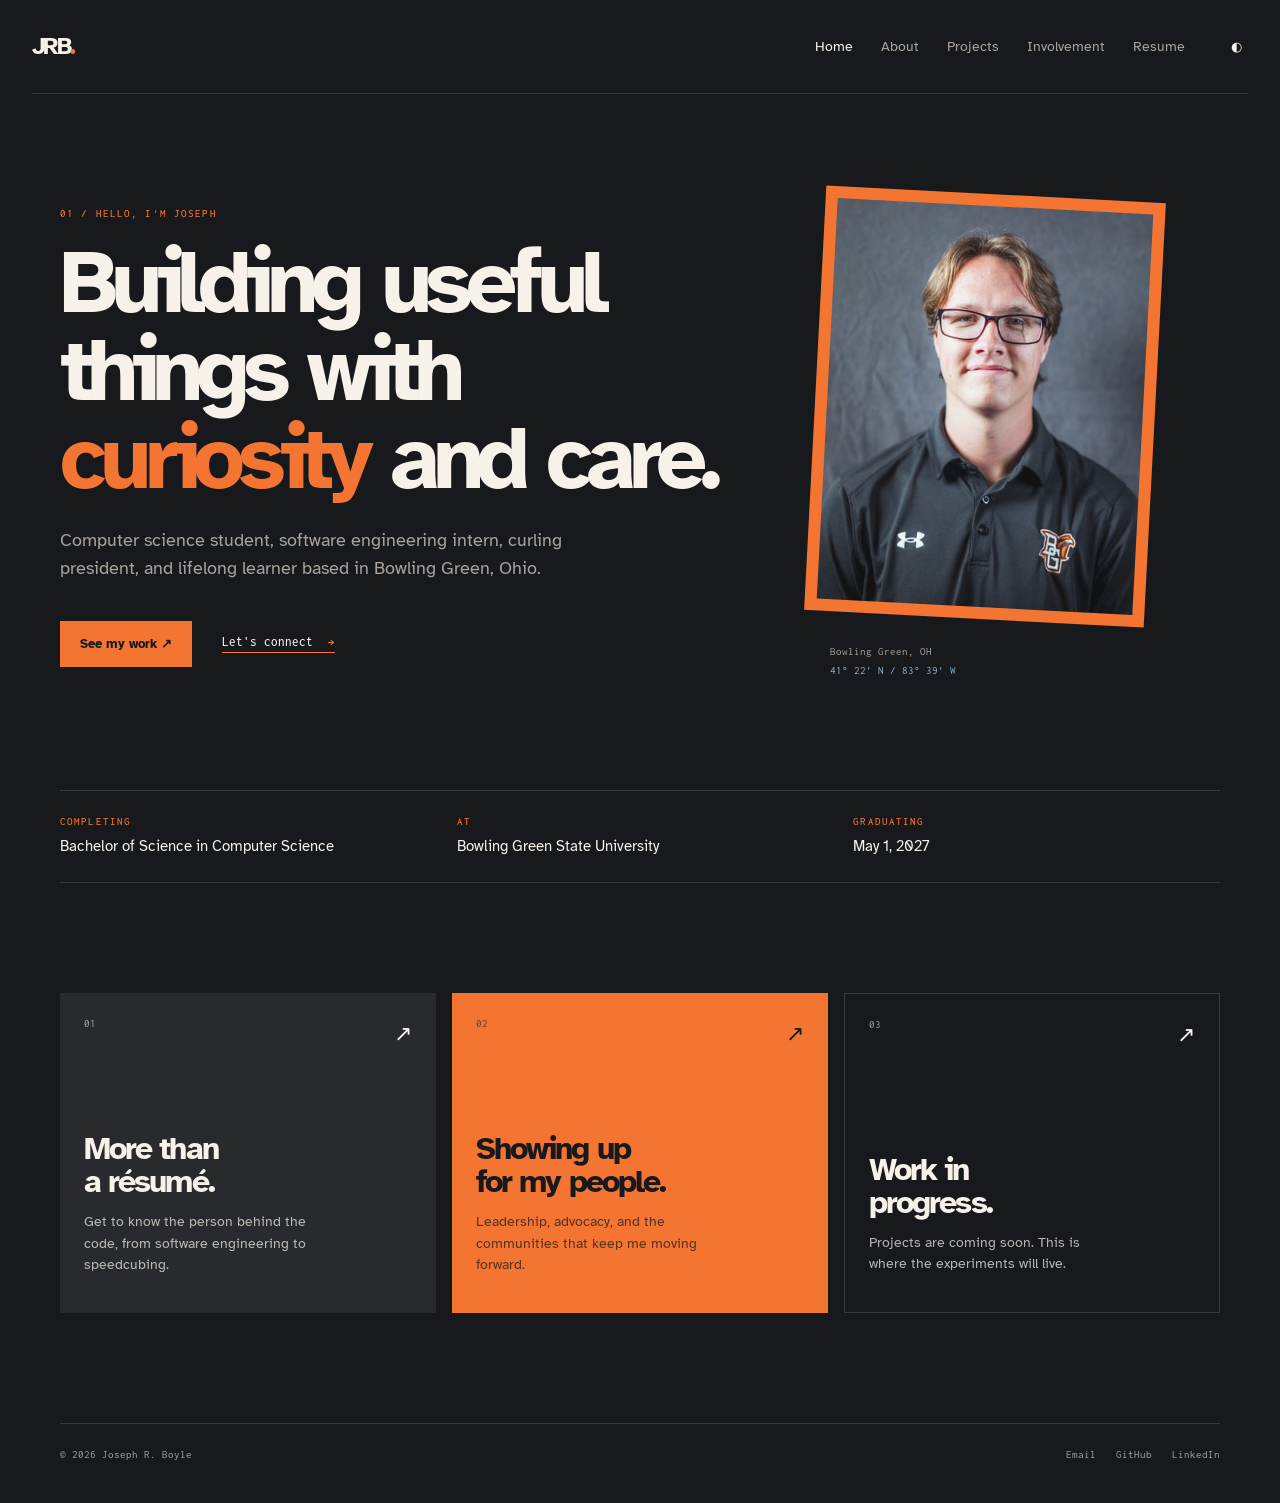
==== index.html @ 2324f505 "Starting" ====
<!doctype html>
<html lang="en">
<head>
  <meta charset="utf-8">
  <meta name="viewport" content="width=device-width, initial-scale=1">
  <meta name="description" content="The personal portfolio of Joseph R. Boyle, a computer science student and software engineer.">
  <title>Joseph R. Boyle | Computer Science Student</title>
  <link rel="preconnect" href="https://fonts.googleapis.com">
  <link rel="preconnect" href="https://fonts.gstatic.com" crossorigin>
  <link href="https://fonts.googleapis.com/css2?family=Atkinson+Hyperlegible:wght@400;700&family=Inconsolata:wght@400;500&display=swap" rel="stylesheet">
  <link rel="stylesheet" href="styles.css">
  <link rel="stylesheet" href="fonts.css">
  <script src="script.js" defer></script>
</head>
<body>
  <header class="site-header">
    <a class="wordmark" href="index.html">JRB<span>.</span></a>
    <button class="menu-toggle" aria-label="Toggle navigation" aria-expanded="false">Menu</button>
    <nav class="site-nav" aria-label="Primary navigation">
      <a class="active" href="index.html">Home</a>
      <a href="about.html">About</a>
      <a href="projects.html">Projects</a>
      <a href="involvement.html">Involvement</a>
      <a href="resume.html">Resume</a>
    </nav>
    <button class="theme-toggle" type="button" aria-label="Switch color theme">◐</button>
  </header>

  <main>
    <section class="hero page-width">
      <div class="hero-copy">
        <p class="eyebrow">01 / Hello, I'm Joseph</p>
        <h1>Building useful things with <em>curiosity</em> and care.</h1>
        <p class="intro">Computer science student, software engineering intern, curling president, and lifelong learner based in Bowling Green, Ohio.</p>
        <div class="button-row">
          <a class="button button-primary" href="projects.html">See my work <span>↗</span></a>
          <a class="text-link" href="mailto:boylejosephr@gmail.com">Let's connect <span>→</span></a>
        </div>
      </div>
      <div class="hero-portrait">
        <div class="portrait-frame">
          <img src="assets/JoeBoyle-Headshot.jpg" alt="Portrait of Joseph R. Boyle">
        </div>
        <span class="portrait-note">Bowling Green, OH<br><strong>41° 22' N / 83° 39' W</strong></span>
      </div>
    </section>

    <section class="stripe page-width">
      <div><span class="label">Completing</span><strong>Bachelor of Science in Computer Science</strong></div>
      <div><span class="label">At</span><strong>Bowling Green State University</strong></div>
      <div><span class="label">Graduating</span><strong>May 1, 2027</strong></div>
    </section>

    <section class="feature-grid page-width">
      <a class="feature-card feature-card-dark" href="about.html">
        <span class="card-index">01</span>
        <h2>More than<br>a résumé.</h2>
        <p>Get to know the person behind the code, from software engineering to speedcubing.</p>
        <span class="card-arrow">↗</span>
      </a>
      <a class="feature-card feature-card-orange" href="involvement.html">
        <span class="card-index">02</span>
        <h2>Showing up<br>for my people.</h2>
        <p>Leadership, advocacy, and the communities that keep me moving forward.</p>
        <span class="card-arrow">↗</span>
      </a>
      <a class="feature-card feature-card-outline" href="projects.html">
        <span class="card-index">03</span>
        <h2>Work in<br>progress.</h2>
        <p>Projects are coming soon. This is where the experiments will live.</p>
        <span class="card-arrow">↗</span>
      </a>
    </section>
  </main>

  <footer class="site-footer page-width">
    <p>© <span data-year></span> Joseph R. Boyle</p>
    <div><a href="mailto:boylejosephr@gmail.com">Email</a><a href="https://github.com/s0meguynamedj0e" target="_blank" rel="noreferrer">GitHub</a><a href="https://www.linkedin.com/in/joe-boyle-1901ba291/" target="_blank" rel="noreferrer">LinkedIn</a></div>
  </footer>
</body>
</html>
---- styles.css ----
:root{--ink:#f6f1e9;--muted:#a9a39c;--paper:#17191d;--panel:#22252a;--orange:#f47532;--blue:#8eb8d8;--brown:#75402d;--line:#3a3b3e;--mono:"DM Mono",monospace;--sans:"Space Grotesk",sans-serif}*{box-sizing:border-box}html{scroll-behavior:smooth}body{margin:0;background:var(--paper);color:var(--ink);font-family:var(--sans);line-height:1.55}a{color:inherit;text-decoration:none}.page-width{width:min(1160px,calc(100% - 64px));margin-inline:auto}.site-header{width:min(1260px,calc(100% - 64px));margin:0 auto;padding:28px 0;display:flex;align-items:center;gap:40px;border-bottom:1px solid var(--line)}.wordmark{font-size:1.5rem;font-weight:700;letter-spacing:-.08em;margin-right:auto}.wordmark span,em{color:var(--orange);font-style:normal}.site-nav{display:flex;gap:28px;font-size:.86rem}.site-nav a,.site-footer a{color:var(--muted);transition:color .2s}.site-nav a:hover,.site-nav a.active,.site-footer a:hover{color:var(--ink)}.theme-toggle,.menu-toggle{background:none;border:0;color:var(--ink);font:500 .8rem var(--mono);cursor:pointer}.menu-toggle{display:none}.hero{display:grid;grid-template-columns:1.25fr .75fr;align-items:center;gap:80px;padding-top:100px;padding-bottom:110px}.eyebrow,.label,.meta,.resume-label{font:500 .7rem var(--mono);letter-spacing:.1em;text-transform:uppercase;color:var(--orange)}h1,h2,p{margin-top:0}.hero h1{max-width:700px;margin:20px 0 25px;font-size:clamp(3.2rem,7vw,6.6rem);line-height:.98;letter-spacing:-.075em}.intro{max-width:540px;color:var(--muted);font-size:1.12rem}.button-row{display:flex;align-items:center;gap:30px;margin-top:38px}.button{display:inline-block;padding:13px 20px;font-size:.82rem;font-weight:600}.button-primary{background:var(--orange);color:#17191d}.button-primary:hover{background:#ff985d}.text-link{font:500 .8rem var(--mono);border-bottom:1px solid var(--orange);padding-bottom:4px}.text-link span{color:var(--orange);margin-left:8px}.hero-portrait{justify-self:end;position:relative}.portrait-frame{width:min(340px,100%);aspect-ratio:4/5;padding:12px;background:var(--orange);transform:rotate(3deg)}.portrait-frame img{display:block;width:100%;height:100%;object-fit:cover;filter:saturate(.8)}.portrait-note{display:block;margin:24px 0 0 15px;color:var(--muted);font: .68rem var(--mono);line-height:1.7}.portrait-note strong{color:var(--blue);font-weight:400}.stripe{display:grid;grid-template-columns:repeat(3,1fr);border-top:1px solid var(--line);border-bottom:1px solid var(--line);padding:24px 0;gap:30px}.stripe div{display:flex;flex-direction:column;gap:8px}.stripe strong{font-size:.92rem;font-weight:500}.feature-grid{display:grid;grid-template-columns:repeat(3,1fr);gap:16px;padding-top:110px;padding-bottom:110px}.feature-card{min-height:320px;padding:24px;position:relative;display:flex;flex-direction:column;transition:transform .25s}.feature-card:hover{transform:translateY(-7px)}.feature-card-dark{background:#282a2d}.feature-card-orange{background:var(--orange);color:#17191d}.feature-card-outline{border:1px solid var(--line)}.card-index{font: .7rem var(--mono);opacity:.65}.feature-card h2{margin-top:auto;margin-bottom:12px;font-size:2rem;line-height:1.03;letter-spacing:-.06em}.feature-card p{max-width:240px;font-size:.86rem;opacity:.72}.card-arrow{position:absolute;right:24px;top:24px;font-size:1.4rem}.site-footer{display:flex;justify-content:space-between;padding:24px 0 32px;border-top:1px solid var(--line);font: .7rem var(--mono);color:var(--muted)}.site-footer div{display:flex;gap:20px}.inner-page{padding-top:90px;padding-bottom:100px}.page-title{font-size:clamp(3.2rem,7vw,6rem);line-height:.95;letter-spacing:-.075em;margin:20px 0 70px}.about-layout{display:grid;grid-template-columns:1.3fr .7fr;gap:100px;max-width:1000px}.large-copy{font-size:1.7rem;line-height:1.3;letter-spacing:-.03em}.about-lede p:not(.large-copy){color:var(--muted);max-width:600px}.fact-list{border-top:1px solid var(--line)}.fact-list div{padding:18px 0;border-bottom:1px solid var(--line);display:flex;flex-direction:column;gap:6px}.fact-list span,.fact-list small{font: .68rem var(--mono);color:var(--muted)}.fact-list strong{font-weight:500}.timeline-section{margin-top:120px}.timeline{display:grid;grid-template-columns:repeat(3,1fr);gap:20px;margin-top:30px}.timeline article{border-top:2px solid var(--orange);padding-top:18px}.timeline span,.resume-entry>span{font: .68rem var(--mono);color:var(--orange)}.timeline h2{font-size:1.25rem;letter-spacing:-.03em;margin:30px 0 8px}.timeline p,.section-intro{color:var(--muted)}.section-intro{font-size:1.15rem;max-width:560px;margin-top:-35px;margin-bottom:75px}.placeholder-project{display:grid;grid-template-columns:90px 1fr;border-top:1px solid var(--line);padding:34px 0;gap:20px}.project-number{font:1.5rem var(--mono);color:var(--orange)}.status-tag{font: .65rem var(--mono);text-transform:uppercase;color:var(--blue);letter-spacing:.1em}.placeholder-project h2{font-size:2rem;margin:10px 0}.placeholder-project p{color:var(--muted);max-width:590px}.placeholder-project code{font: .68rem var(--mono);color:var(--blue)}.content-note{margin-top:50px;padding:24px;background:var(--panel);max-width:600px}.content-note strong{font-size:1.05rem}.content-note p{color:var(--muted);margin:8px 0 0;font-size:.9rem}.involvement-list{max-width:900px}.involvement-list article{display:grid;grid-template-columns:70px 1fr;gap:20px;padding:30px 0;border-top:1px solid var(--line)}.involvement-icon{font-size:2rem;color:var(--orange)}.involvement-list h2{margin:8px 0;font-size:1.7rem}.involvement-list p{color:var(--muted);max-width:600px}.resume-heading{display:flex;align-items:end;justify-content:space-between}.resume-heading .page-title{margin-bottom:55px}.resume-grid{display:grid;grid-template-columns:1.4fr .6fr;gap:100px}.resume-label{padding-bottom:15px;border-bottom:1px solid var(--line);margin:0 0 8px}.resume-entry{display:flex;justify-content:space-between;gap:20px;padding:22px 0;border-bottom:1px solid var(--line)}.resume-entry h2{font-size:1rem;margin:0 0 4px}.resume-entry p{margin:0;color:var(--muted);font-size:.88rem}.resume-entry>span{white-space:nowrap;margin-top:3px}.skill-cloud{display:flex;flex-wrap:wrap;gap:8px;margin:20px 0 60px}.skill-cloud span{padding:8px 10px;background:var(--panel);font: .72rem var(--mono);color:var(--blue)}.contact-email{display:block;color:var(--blue);font: .8rem var(--mono);margin:20px 0 55px}.resume-note{border-left:2px solid var(--orange);padding-left:16px;color:var(--muted);font-size:.8rem}.light-theme{--ink:#202326;--muted:#687078;--paper:#f8f6f0;--panel:#ece8df;--line:#d8d1c5}.light-theme .feature-card-dark{background:#202326;color:#f6f1e9}.light-theme .feature-card-outline{border-color:#d8d1c5}@media(max-width:760px){.page-width,.site-header{width:min(100% - 36px,1160px)}.site-header{padding:20px 0}.menu-toggle{display:block;order:2}.theme-toggle{order:3}.site-nav{display:none;position:absolute;top:70px;left:18px;right:18px;background:var(--panel);padding:20px;z-index:5;flex-direction:column;gap:18px}.site-nav.is-open{display:flex}.hero{grid-template-columns:1fr;gap:55px;padding-top:65px;padding-bottom:70px}.hero h1{font-size:clamp(3.1rem,16vw,5rem)}.hero-portrait{justify-self:start;margin-left:10px}.portrait-frame{width:260px}.stripe,.feature-grid,.timeline,.about-layout,.resume-grid{grid-template-columns:1fr}.stripe{gap:18px}.feature-grid{padding-top:70px;padding-bottom:70px}.feature-card{min-height:250px}.inner-page{padding-top:60px;padding-bottom:70px}.page-title{font-size:clamp(3.1rem,15vw,5rem);margin-bottom:55px}.about-layout{gap:50px}.timeline-section{margin-top:80px}.timeline{gap:35px}.section-intro{margin-bottom:50px}.resume-heading{display:block}.resume-heading .button{margin-bottom:60px}.resume-grid{gap:60px}.site-footer{display:block}.site-footer div{margin-top:14px}.placeholder-project{grid-template-columns:45px 1fr}.placeholder-project h2{font-size:1.6rem}}
---- fonts.css ----
:root {
  --mono: "Inconsolata", monospace;
  --sans: "Atkinson Hyperlegible", sans-serif;
}
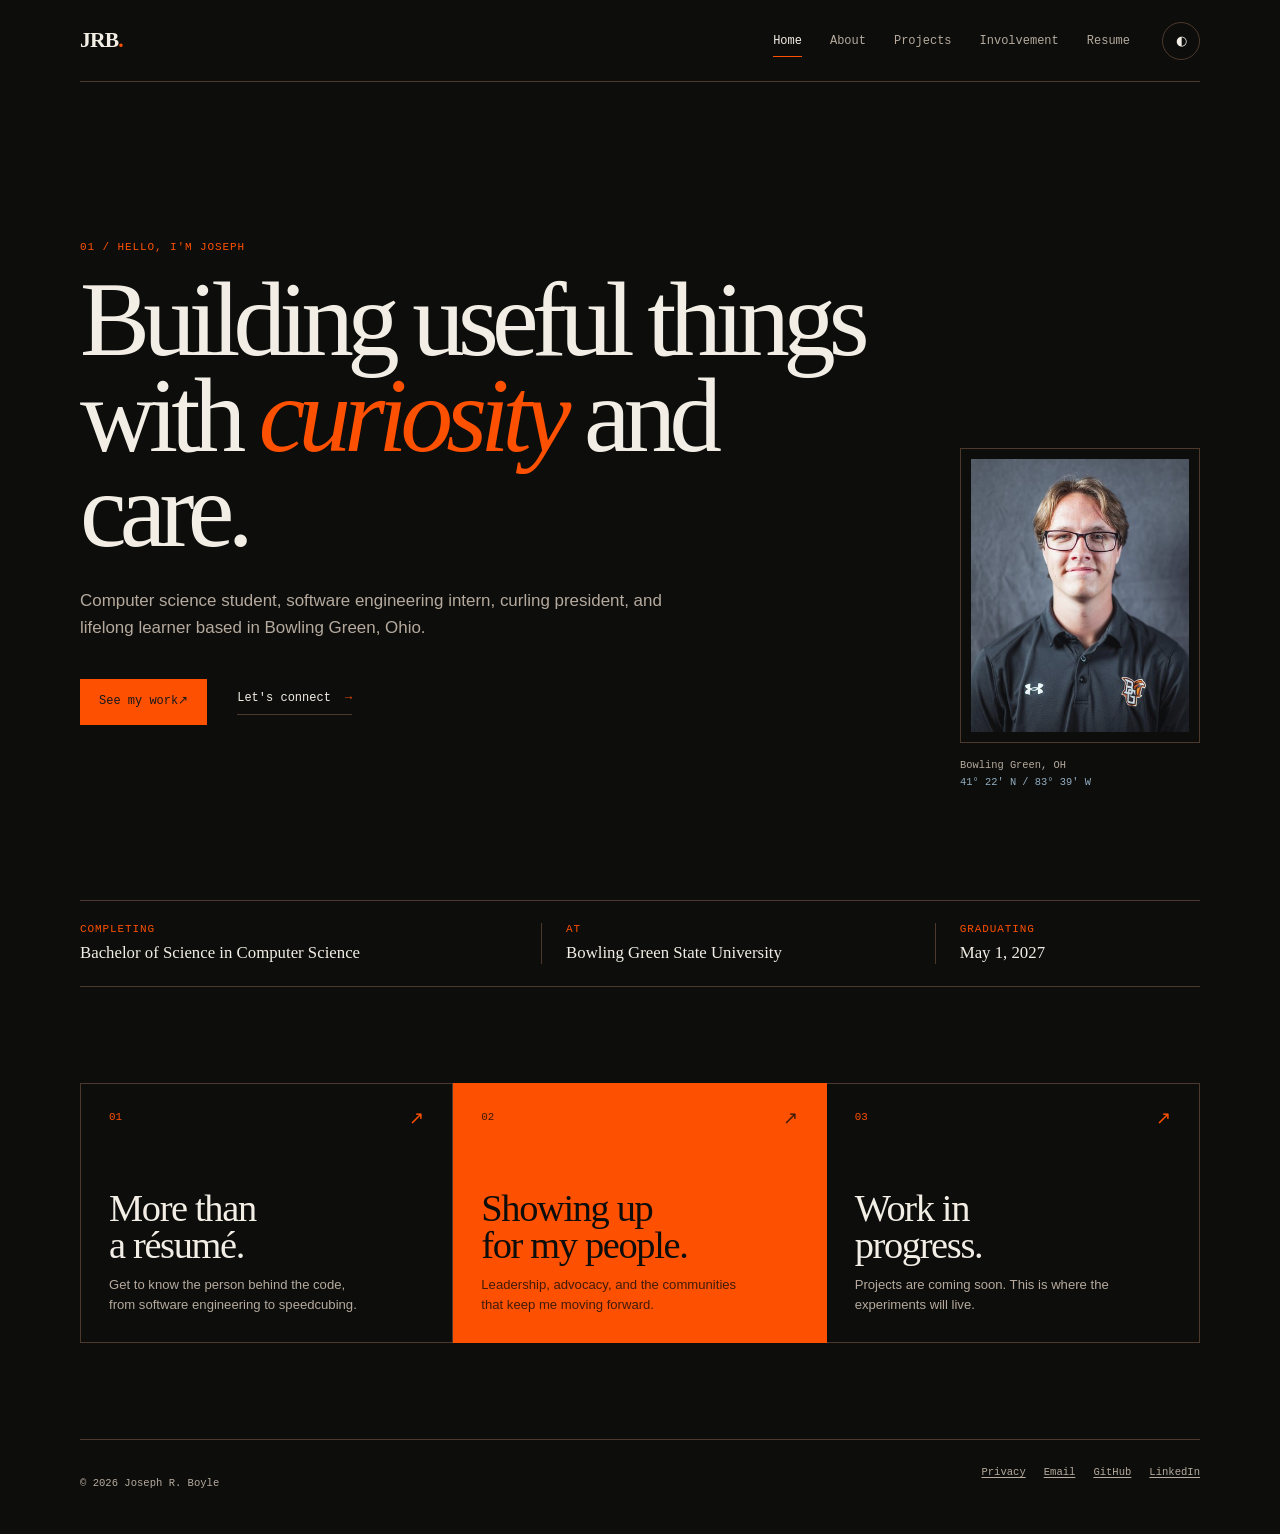
==== commit 4f3caff4: "Personal website polish" ====
--- a/index.html
+++ b/index.html
@@ -5,11 +5,7 @@
   <meta name="viewport" content="width=device-width, initial-scale=1">
   <meta name="description" content="The personal portfolio of Joseph R. Boyle, a computer science student and software engineer.">
   <title>Joseph R. Boyle | Computer Science Student</title>
-  <link rel="preconnect" href="https://fonts.googleapis.com">
-  <link rel="preconnect" href="https://fonts.gstatic.com" crossorigin>
-  <link href="https://fonts.googleapis.com/css2?family=Atkinson+Hyperlegible:wght@400;700&family=Inconsolata:wght@400;500&display=swap" rel="stylesheet">
   <link rel="stylesheet" href="styles.css">
-  <link rel="stylesheet" href="fonts.css">
   <script src="script.js" defer></script>
 </head>
 <body>
@@ -75,7 +71,7 @@
 
   <footer class="site-footer page-width">
     <p>© <span data-year></span> Joseph R. Boyle</p>
-    <div><a href="mailto:boylejosephr@gmail.com">Email</a><a href="https://github.com/s0meguynamedj0e" target="_blank" rel="noreferrer">GitHub</a><a href="https://www.linkedin.com/in/joe-boyle-1901ba291/" target="_blank" rel="noreferrer">LinkedIn</a></div>
+    <div><a href="privacy.html">Privacy</a><a href="mailto:boylejosephr@gmail.com">Email</a><a href="https://github.com/s0meguynamedj0e" target="_blank" rel="noreferrer">GitHub</a><a href="https://www.linkedin.com/in/joe-boyle-1901ba291/" target="_blank" rel="noreferrer">LinkedIn</a></div>
   </footer>
 </body>
 </html>
--- a/styles.css
+++ b/styles.css
@@ -1 +1,895 @@
-:root{--ink:#f6f1e9;--muted:#a9a39c;--paper:#17191d;--panel:#22252a;--orange:#f47532;--blue:#8eb8d8;--brown:#75402d;--line:#3a3b3e;--mono:"DM Mono",monospace;--sans:"Space Grotesk",sans-serif}*{box-sizing:border-box}html{scroll-behavior:smooth}body{margin:0;background:var(--paper);color:var(--ink);font-family:var(--sans);line-height:1.55}a{color:inherit;text-decoration:none}.page-width{width:min(1160px,calc(100% - 64px));margin-inline:auto}.site-header{width:min(1260px,calc(100% - 64px));margin:0 auto;padding:28px 0;display:flex;align-items:center;gap:40px;border-bottom:1px solid var(--line)}.wordmark{font-size:1.5rem;font-weight:700;letter-spacing:-.08em;margin-right:auto}.wordmark span,em{color:var(--orange);font-style:normal}.site-nav{display:flex;gap:28px;font-size:.86rem}.site-nav a,.site-footer a{color:var(--muted);transition:color .2s}.site-nav a:hover,.site-nav a.active,.site-footer a:hover{color:var(--ink)}.theme-toggle,.menu-toggle{background:none;border:0;color:var(--ink);font:500 .8rem var(--mono);cursor:pointer}.menu-toggle{display:none}.hero{display:grid;grid-template-columns:1.25fr .75fr;align-items:center;gap:80px;padding-top:100px;padding-bottom:110px}.eyebrow,.label,.meta,.resume-label{font:500 .7rem var(--mono);letter-spacing:.1em;text-transform:uppercase;color:var(--orange)}h1,h2,p{margin-top:0}.hero h1{max-width:700px;margin:20px 0 25px;font-size:clamp(3.2rem,7vw,6.6rem);line-height:.98;letter-spacing:-.075em}.intro{max-width:540px;color:var(--muted);font-size:1.12rem}.button-row{display:flex;align-items:center;gap:30px;margin-top:38px}.button{display:inline-block;padding:13px 20px;font-size:.82rem;font-weight:600}.button-primary{background:var(--orange);color:#17191d}.button-primary:hover{background:#ff985d}.text-link{font:500 .8rem var(--mono);border-bottom:1px solid var(--orange);padding-bottom:4px}.text-link span{color:var(--orange);margin-left:8px}.hero-portrait{justify-self:end;position:relative}.portrait-frame{width:min(340px,100%);aspect-ratio:4/5;padding:12px;background:var(--orange);transform:rotate(3deg)}.portrait-frame img{display:block;width:100%;height:100%;object-fit:cover;filter:saturate(.8)}.portrait-note{display:block;margin:24px 0 0 15px;color:var(--muted);font: .68rem var(--mono);line-height:1.7}.portrait-note strong{color:var(--blue);font-weight:400}.stripe{display:grid;grid-template-columns:repeat(3,1fr);border-top:1px solid var(--line);border-bottom:1px solid var(--line);padding:24px 0;gap:30px}.stripe div{display:flex;flex-direction:column;gap:8px}.stripe strong{font-size:.92rem;font-weight:500}.feature-grid{display:grid;grid-template-columns:repeat(3,1fr);gap:16px;padding-top:110px;padding-bottom:110px}.feature-card{min-height:320px;padding:24px;position:relative;display:flex;flex-direction:column;transition:transform .25s}.feature-card:hover{transform:translateY(-7px)}.feature-card-dark{background:#282a2d}.feature-card-orange{background:var(--orange);color:#17191d}.feature-card-outline{border:1px solid var(--line)}.card-index{font: .7rem var(--mono);opacity:.65}.feature-card h2{margin-top:auto;margin-bottom:12px;font-size:2rem;line-height:1.03;letter-spacing:-.06em}.feature-card p{max-width:240px;font-size:.86rem;opacity:.72}.card-arrow{position:absolute;right:24px;top:24px;font-size:1.4rem}.site-footer{display:flex;justify-content:space-between;padding:24px 0 32px;border-top:1px solid var(--line);font: .7rem var(--mono);color:var(--muted)}.site-footer div{display:flex;gap:20px}.inner-page{padding-top:90px;padding-bottom:100px}.page-title{font-size:clamp(3.2rem,7vw,6rem);line-height:.95;letter-spacing:-.075em;margin:20px 0 70px}.about-layout{display:grid;grid-template-columns:1.3fr .7fr;gap:100px;max-width:1000px}.large-copy{font-size:1.7rem;line-height:1.3;letter-spacing:-.03em}.about-lede p:not(.large-copy){color:var(--muted);max-width:600px}.fact-list{border-top:1px solid var(--line)}.fact-list div{padding:18px 0;border-bottom:1px solid var(--line);display:flex;flex-direction:column;gap:6px}.fact-list span,.fact-list small{font: .68rem var(--mono);color:var(--muted)}.fact-list strong{font-weight:500}.timeline-section{margin-top:120px}.timeline{display:grid;grid-template-columns:repeat(3,1fr);gap:20px;margin-top:30px}.timeline article{border-top:2px solid var(--orange);padding-top:18px}.timeline span,.resume-entry>span{font: .68rem var(--mono);color:var(--orange)}.timeline h2{font-size:1.25rem;letter-spacing:-.03em;margin:30px 0 8px}.timeline p,.section-intro{color:var(--muted)}.section-intro{font-size:1.15rem;max-width:560px;margin-top:-35px;margin-bottom:75px}.placeholder-project{display:grid;grid-template-columns:90px 1fr;border-top:1px solid var(--line);padding:34px 0;gap:20px}.project-number{font:1.5rem var(--mono);color:var(--orange)}.status-tag{font: .65rem var(--mono);text-transform:uppercase;color:var(--blue);letter-spacing:.1em}.placeholder-project h2{font-size:2rem;margin:10px 0}.placeholder-project p{color:var(--muted);max-width:590px}.placeholder-project code{font: .68rem var(--mono);color:var(--blue)}.content-note{margin-top:50px;padding:24px;background:var(--panel);max-width:600px}.content-note strong{font-size:1.05rem}.content-note p{color:var(--muted);margin:8px 0 0;font-size:.9rem}.involvement-list{max-width:900px}.involvement-list article{display:grid;grid-template-columns:70px 1fr;gap:20px;padding:30px 0;border-top:1px solid var(--line)}.involvement-icon{font-size:2rem;color:var(--orange)}.involvement-list h2{margin:8px 0;font-size:1.7rem}.involvement-list p{color:var(--muted);max-width:600px}.resume-heading{display:flex;align-items:end;justify-content:space-between}.resume-heading .page-title{margin-bottom:55px}.resume-grid{display:grid;grid-template-columns:1.4fr .6fr;gap:100px}.resume-label{padding-bottom:15px;border-bottom:1px solid var(--line);margin:0 0 8px}.resume-entry{display:flex;justify-content:space-between;gap:20px;padding:22px 0;border-bottom:1px solid var(--line)}.resume-entry h2{font-size:1rem;margin:0 0 4px}.resume-entry p{margin:0;color:var(--muted);font-size:.88rem}.resume-entry>span{white-space:nowrap;margin-top:3px}.skill-cloud{display:flex;flex-wrap:wrap;gap:8px;margin:20px 0 60px}.skill-cloud span{padding:8px 10px;background:var(--panel);font: .72rem var(--mono);color:var(--blue)}.contact-email{display:block;color:var(--blue);font: .8rem var(--mono);margin:20px 0 55px}.resume-note{border-left:2px solid var(--orange);padding-left:16px;color:var(--muted);font-size:.8rem}.light-theme{--ink:#202326;--muted:#687078;--paper:#f8f6f0;--panel:#ece8df;--line:#d8d1c5}.light-theme .feature-card-dark{background:#202326;color:#f6f1e9}.light-theme .feature-card-outline{border-color:#d8d1c5}@media(max-width:760px){.page-width,.site-header{width:min(100% - 36px,1160px)}.site-header{padding:20px 0}.menu-toggle{display:block;order:2}.theme-toggle{order:3}.site-nav{display:none;position:absolute;top:70px;left:18px;right:18px;background:var(--panel);padding:20px;z-index:5;flex-direction:column;gap:18px}.site-nav.is-open{display:flex}.hero{grid-template-columns:1fr;gap:55px;padding-top:65px;padding-bottom:70px}.hero h1{font-size:clamp(3.1rem,16vw,5rem)}.hero-portrait{justify-self:start;margin-left:10px}.portrait-frame{width:260px}.stripe,.feature-grid,.timeline,.about-layout,.resume-grid{grid-template-columns:1fr}.stripe{gap:18px}.feature-grid{padding-top:70px;padding-bottom:70px}.feature-card{min-height:250px}.inner-page{padding-top:60px;padding-bottom:70px}.page-title{font-size:clamp(3.1rem,15vw,5rem);margin-bottom:55px}.about-layout{gap:50px}.timeline-section{margin-top:80px}.timeline{gap:35px}.section-intro{margin-bottom:50px}.resume-heading{display:block}.resume-heading .button{margin-bottom:60px}.resume-grid{gap:60px}.site-footer{display:block}.site-footer div{margin-top:14px}.placeholder-project{grid-template-columns:45px 1fr}.placeholder-project h2{font-size:1.6rem}}
+:root {
+  --paper: #0d0d0c;
+  --paper-raised: #19140f;
+  --paper-soft: #241a13;
+  --ink: #f2eee5;
+  --muted: #b5aa9d;
+  --rule: #4d392b;
+  --accent: #fd5000;
+  --accent-pale: #fd5000;
+  --brown: #4f2c1d;
+  --blue: #92aec1;
+  --sans: "Aptos", "Segoe UI", sans-serif;
+  --serif: "Iowan Old Style", "Palatino Linotype", "Book Antiqua", Georgia, serif;
+  --mono: "Cascadia Mono", "Consolas", monospace;
+}
+
+* {
+  box-sizing: border-box;
+}
+
+html {
+  scroll-behavior: smooth;
+}
+
+body {
+  margin: 0;
+  background: var(--paper);
+  color: var(--ink);
+  font-family: var(--sans);
+  line-height: 1.6;
+  -webkit-font-smoothing: antialiased;
+}
+
+body.light-theme {
+  --paper: #eeeae1;
+  --paper-raised: #e2ddd2;
+  --paper-soft: #f6f3ec;
+  --ink: #252622;
+  --muted: #696b63;
+  --rule: #bcb9ae;
+  --accent: #4f2c1d;
+  --accent-pale: #4f2c1d;
+}
+
+a {
+  color: inherit;
+  text-decoration-thickness: 1px;
+  text-underline-offset: 0.22em;
+}
+
+img {
+  max-width: 100%;
+}
+
+.page-width {
+  width: min(1120px, calc(100% - 48px));
+  margin-inline: auto;
+}
+
+.site-header {
+  width: min(1120px, calc(100% - 48px));
+  min-height: 82px;
+  margin-inline: auto;
+  display: grid;
+  grid-template-columns: auto 1fr auto;
+  align-items: center;
+  gap: 32px;
+  border-bottom: 1px solid var(--rule);
+}
+
+.wordmark {
+  font-family: var(--serif);
+  font-size: 1.35rem;
+  font-weight: 700;
+  letter-spacing: -0.04em;
+  text-decoration: none;
+}
+
+.wordmark span {
+  color: var(--accent);
+}
+
+.site-nav {
+  justify-self: end;
+  display: flex;
+  align-items: center;
+  gap: 28px;
+  font-family: var(--mono);
+  font-size: 0.75rem;
+}
+
+.site-nav a {
+  color: var(--muted);
+  text-decoration: none;
+  border-bottom: 1px solid transparent;
+  padding: 8px 0 5px;
+}
+
+.site-nav a:hover,
+.site-nav a.active {
+  color: var(--ink);
+  border-bottom-color: var(--accent);
+}
+
+.theme-toggle,
+.menu-toggle {
+  width: 38px;
+  height: 38px;
+  border: 1px solid var(--rule);
+  border-radius: 50%;
+  background: transparent;
+  color: var(--ink);
+  font-family: var(--mono);
+  cursor: pointer;
+}
+
+.menu-toggle {
+  display: none;
+}
+
+.eyebrow,
+.label,
+.meta,
+.resume-label {
+  margin: 0;
+  color: var(--accent-pale);
+  font-family: var(--mono);
+  font-size: 0.69rem;
+  line-height: 1.2;
+  letter-spacing: 0.08em;
+  text-transform: uppercase;
+}
+
+.hero {
+  min-height: calc(100vh - 82px);
+  display: grid;
+  grid-template-columns: minmax(0, 1.55fr) minmax(240px, 0.45fr);
+  align-items: center;
+  gap: 74px;
+  padding-block: 72px 88px;
+}
+
+.hero h1,
+.page-title {
+  max-width: 820px;
+  margin: 18px 0 28px;
+  font-family: var(--serif);
+  font-size: clamp(4rem, 8.2vw, 7.8rem);
+  font-weight: 400;
+  line-height: 0.91;
+  letter-spacing: -0.065em;
+}
+
+.hero h1 em,
+.page-title em {
+  color: var(--accent);
+  font-style: italic;
+}
+
+.intro,
+.section-intro {
+  max-width: 590px;
+  color: var(--muted);
+  font-size: 1.06rem;
+}
+
+.button-row {
+  display: flex;
+  align-items: center;
+  gap: 30px;
+  margin-top: 38px;
+}
+
+.button {
+  display: inline-flex;
+  align-items: center;
+  justify-content: center;
+  min-height: 46px;
+  padding: 10px 18px;
+  border: 1px solid var(--accent);
+  font-family: var(--mono);
+  font-size: 0.75rem;
+  text-decoration: none;
+}
+
+.button-primary {
+  background: var(--accent);
+  color: #17191a;
+}
+
+.button-primary:hover {
+  background: transparent;
+  color: var(--ink);
+}
+
+.text-link {
+  font-family: var(--mono);
+  font-size: 0.75rem;
+  text-decoration: none;
+  border-bottom: 1px solid var(--rule);
+  padding-bottom: 5px;
+}
+
+.text-link span {
+  color: var(--accent);
+  margin-left: 7px;
+}
+
+.hero-portrait {
+  align-self: end;
+  margin-bottom: 20px;
+}
+
+.portrait-frame {
+  border: 1px solid var(--rule);
+  padding: 10px;
+}
+
+.portrait-frame img {
+  width: 100%;
+  aspect-ratio: 4 / 5;
+  display: block;
+  object-fit: cover;
+  filter: saturate(0.82) contrast(1.03);
+}
+
+.portrait-note {
+  display: block;
+  margin-top: 14px;
+  color: var(--muted);
+  font-family: var(--mono);
+  font-size: 0.65rem;
+  line-height: 1.7;
+}
+
+.portrait-note strong {
+  color: var(--blue);
+  font-weight: 400;
+}
+
+.stripe {
+  display: grid;
+  grid-template-columns: 1.25fr 1fr 0.65fr;
+  gap: 24px;
+  border-top: 1px solid var(--rule);
+  border-bottom: 1px solid var(--rule);
+  padding-block: 22px;
+}
+
+.stripe div {
+  display: flex;
+  flex-direction: column;
+  gap: 7px;
+  border-right: 1px solid var(--rule);
+  padding-right: 24px;
+}
+
+.stripe div:last-child {
+  border-right: 0;
+}
+
+.stripe strong {
+  max-width: 300px;
+  font-family: var(--serif);
+  font-size: 1.05rem;
+  font-weight: 400;
+  line-height: 1.25;
+}
+
+.feature-grid {
+  display: grid;
+  grid-template-columns: repeat(3, 1fr);
+  gap: 0;
+  padding-block: 96px;
+}
+
+.feature-card {
+  min-height: 260px;
+  position: relative;
+  display: flex;
+  flex-direction: column;
+  justify-content: flex-end;
+  padding: 28px;
+  border-top: 1px solid var(--rule);
+  border-bottom: 1px solid var(--rule);
+  border-right: 1px solid var(--rule);
+  text-decoration: none;
+  transition: background 180ms ease;
+}
+
+.feature-card:first-child {
+  border-left: 1px solid var(--rule);
+}
+
+.feature-card:hover {
+  background: var(--paper-raised);
+}
+
+.feature-card:nth-child(2) {
+  background: var(--accent);
+  border-color: var(--accent);
+  color: #0d0d0c;
+}
+
+.feature-card:nth-child(2) p,
+.feature-card:nth-child(2) .card-index,
+.feature-card:nth-child(2) .card-arrow {
+  color: #0d0d0c;
+  opacity: 0.78;
+}
+
+.feature-card:nth-child(2):hover {
+  filter: brightness(1.08);
+}
+
+body.light-theme .feature-card:nth-child(2) {
+  color: #eeeae1;
+}
+
+body.light-theme .feature-card:nth-child(2) p,
+body.light-theme .feature-card:nth-child(2) .card-index,
+body.light-theme .feature-card:nth-child(2) .card-arrow {
+  color: #eeeae1;
+  opacity: 0.82;
+}
+
+.feature-card h2 {
+  margin: 0 0 10px;
+  font-family: var(--serif);
+  font-size: clamp(2rem, 3vw, 2.45rem);
+  font-weight: 400;
+  line-height: 0.98;
+  letter-spacing: -0.035em;
+}
+
+.feature-card p {
+  max-width: 260px;
+  margin: 0;
+  color: var(--muted);
+  font-size: 0.82rem;
+  line-height: 1.5;
+}
+
+.card-index {
+  position: absolute;
+  top: 25px;
+  left: 28px;
+  font-family: var(--mono);
+  font-size: 0.68rem;
+}
+
+.card-index {
+  color: var(--accent-pale);
+}
+
+.card-arrow {
+  position: absolute;
+  top: 21px;
+  right: 28px;
+  color: var(--accent);
+  font-family: var(--mono);
+  font-size: 1.15rem;
+}
+
+.inner-page {
+  padding-block: 86px 110px;
+}
+
+.page-title {
+  max-width: 920px;
+  margin-bottom: 70px;
+}
+
+.about-layout {
+  display: grid;
+  grid-template-columns: minmax(0, 1.5fr) minmax(220px, 0.5fr);
+  gap: 90px;
+  align-items: start;
+}
+
+.large-copy {
+  max-width: 700px;
+  margin: 0 0 30px;
+  font-family: var(--serif);
+  font-size: clamp(1.7rem, 3vw, 2.55rem);
+  line-height: 1.25;
+  letter-spacing: -0.025em;
+}
+
+.about-lede > p:last-child {
+  max-width: 610px;
+  color: var(--muted);
+}
+
+.fact-list {
+  border-top: 1px solid var(--rule);
+}
+
+.fact-list div {
+  display: grid;
+  grid-template-columns: 90px 1fr;
+  gap: 12px;
+  padding-block: 17px;
+  border-bottom: 1px solid var(--rule);
+  font-size: 0.88rem;
+}
+
+.fact-list span,
+.fact-list small {
+  color: var(--muted);
+  font-family: var(--mono);
+  font-size: 0.65rem;
+}
+
+.fact-list strong {
+  font-weight: 500;
+}
+
+.photo-section {
+  margin-top: 110px;
+}
+
+.photo-heading {
+  display: flex;
+  align-items: end;
+  justify-content: space-between;
+  margin-bottom: 24px;
+}
+
+.photo-heading h2 {
+  margin: 8px 0 0;
+  font-family: var(--serif);
+  font-size: clamp(2.4rem, 5vw, 4.2rem);
+  font-weight: 400;
+  line-height: 1;
+  letter-spacing: -0.05em;
+}
+
+.album-controls {
+  display: flex;
+  gap: 8px;
+}
+
+.album-controls button {
+  width: 42px;
+  height: 42px;
+  border: 1px solid var(--rule);
+  border-radius: 50%;
+  background: transparent;
+  color: var(--ink);
+  cursor: pointer;
+}
+
+.photo-album {
+  display: grid;
+  grid-auto-flow: column;
+  grid-auto-columns: min(68%, 720px);
+  gap: 16px;
+  overflow-x: auto;
+  overscroll-behavior-inline: contain;
+  scroll-snap-type: inline mandatory;
+  scrollbar-width: thin;
+  scrollbar-color: var(--rule) transparent;
+  padding-bottom: 14px;
+}
+
+.photo-album figure {
+  margin: 0;
+  scroll-snap-align: start;
+}
+
+.photo-album img {
+  width: 100%;
+  height: 430px;
+  display: block;
+  object-fit: cover;
+  border: 1px solid var(--rule);
+}
+
+.photo-placeholder {
+  height: 430px;
+  display: flex;
+  align-items: end;
+  border: 1px solid var(--rule);
+  background:
+    linear-gradient(135deg, transparent 49.8%, var(--rule) 50%, transparent 50.2%),
+    var(--paper-raised);
+  padding: 20px;
+}
+
+.photo-placeholder span {
+  color: var(--muted);
+  font-family: var(--mono);
+  font-size: 0.68rem;
+}
+
+.photo-album figcaption {
+  margin-top: 9px;
+  color: var(--muted);
+  font-family: var(--mono);
+  font-size: 0.66rem;
+}
+
+.photo-album img.portrait-photo {
+  object-position: center 20%;
+  object-fit: contain;
+  background: #0d0d0c;
+}
+
+.photo-album figure:has(.portrait-photo) {
+  width: 320px;
+  justify-self: start;
+}
+
+.timeline-section {
+  margin-top: 110px;
+}
+
+.timeline {
+  display: grid;
+  grid-template-columns: repeat(3, 1fr);
+  border-top: 1px solid var(--rule);
+  margin-top: 24px;
+}
+
+.timeline article {
+  min-height: 210px;
+  padding: 24px 24px 24px 0;
+  border-right: 1px solid var(--rule);
+}
+
+.timeline article:not(:first-child) {
+  padding-left: 24px;
+}
+
+.timeline article:last-child {
+  border-right: 0;
+}
+
+.timeline span,
+.resume-entry > span {
+  color: var(--accent-pale);
+  font-family: var(--mono);
+  font-size: 0.68rem;
+}
+
+.timeline h2 {
+  margin: 42px 0 8px;
+  font-family: var(--serif);
+  font-size: 1.35rem;
+  font-weight: 400;
+}
+
+.timeline p,
+.section-intro {
+  color: var(--muted);
+}
+
+.section-intro {
+  margin: -35px 0 70px;
+}
+
+.placeholder-project {
+  display: grid;
+  grid-template-columns: 70px 1fr;
+  gap: 25px;
+  border-top: 1px solid var(--rule);
+  padding-block: 34px;
+}
+
+.project-number {
+  color: var(--accent-pale);
+  font-family: var(--mono);
+  font-size: 1.1rem;
+}
+
+.status-tag {
+  color: var(--blue);
+  font-family: var(--mono);
+  font-size: 0.65rem;
+  text-transform: uppercase;
+  letter-spacing: 0.08em;
+}
+
+.placeholder-project h2 {
+  margin: 8px 0 6px;
+  font-family: var(--serif);
+  font-size: 2rem;
+  font-weight: 400;
+}
+
+.placeholder-project p {
+  max-width: 620px;
+  color: var(--muted);
+}
+
+.placeholder-project code {
+  color: var(--blue);
+  font-family: var(--mono);
+  font-size: 0.68rem;
+}
+
+.content-note {
+  max-width: 620px;
+  margin-top: 40px;
+  padding: 22px;
+  border-left: 2px solid var(--accent);
+  background: var(--paper-raised);
+}
+
+.content-note p {
+  margin: 6px 0 0;
+  color: var(--muted);
+  font-size: 0.88rem;
+}
+
+.involvement-list {
+  max-width: 920px;
+}
+
+.involvement-list article {
+  display: grid;
+  grid-template-columns: 70px 1fr;
+  gap: 20px;
+  border-top: 1px solid var(--rule);
+  padding-block: 30px;
+}
+
+.involvement-icon {
+  color: var(--accent);
+  font-family: var(--serif);
+  font-size: 2rem;
+}
+
+.involvement-list h2 {
+  margin: 7px 0;
+  font-family: var(--serif);
+  font-size: 1.75rem;
+  font-weight: 400;
+}
+
+.involvement-list p {
+  max-width: 620px;
+  color: var(--muted);
+}
+
+.resume-heading {
+  display: flex;
+  justify-content: space-between;
+  align-items: end;
+  gap: 30px;
+}
+
+.resume-heading .page-title {
+  margin-bottom: 55px;
+}
+
+.resume-grid {
+  display: grid;
+  grid-template-columns: 1.4fr 0.6fr;
+  gap: 90px;
+}
+
+.resume-label {
+  margin: 0 0 8px;
+  padding-bottom: 12px;
+  border-bottom: 1px solid var(--rule);
+  color: var(--accent-pale);
+}
+
+.resume-entry {
+  display: flex;
+  justify-content: space-between;
+  gap: 20px;
+  border-bottom: 1px solid var(--rule);
+  padding-block: 20px;
+}
+
+.resume-entry h2 {
+  margin: 0 0 5px;
+  font-family: var(--serif);
+  font-size: 1.05rem;
+  font-weight: 400;
+}
+
+.resume-entry p {
+  margin: 0;
+  color: var(--muted);
+  font-size: 0.88rem;
+}
+
+.resume-entry > span {
+  white-space: nowrap;
+}
+
+.skill-cloud {
+  display: flex;
+  flex-wrap: wrap;
+  gap: 7px;
+  margin: 18px 0 50px;
+}
+
+.skill-cloud span {
+  border: 1px solid var(--rule);
+  padding: 7px 9px;
+  color: var(--blue);
+  font-family: var(--mono);
+  font-size: 0.68rem;
+}
+
+.contact-email {
+  display: block;
+  margin: 18px 0 50px;
+  color: var(--blue);
+  font-family: var(--mono);
+  font-size: 0.75rem;
+}
+
+.resume-note {
+  border-left: 2px solid var(--accent);
+  padding-left: 14px;
+  color: var(--muted);
+  font-size: 0.78rem;
+}
+
+.site-footer {
+  display: flex;
+  justify-content: space-between;
+  border-top: 1px solid var(--rule);
+  padding-block: 24px 32px;
+  color: var(--muted);
+  font-family: var(--mono);
+  font-size: 0.66rem;
+}
+
+.site-footer div {
+  display: flex;
+  gap: 18px;
+}
+
+.site-footer a:hover {
+  color: var(--ink);
+}
+
+@media (max-width: 760px) {
+  .page-width,
+  .site-header {
+    width: calc(100% - 36px);
+  }
+
+  .site-header {
+    min-height: 72px;
+  }
+
+  .menu-toggle {
+    display: block;
+  }
+
+  .theme-toggle {
+    margin-left: 8px;
+  }
+
+  .site-nav {
+    display: none;
+    position: absolute;
+    z-index: 10;
+    top: 72px;
+    left: 18px;
+    right: 18px;
+    align-items: stretch;
+    background: var(--paper-raised);
+    border: 1px solid var(--rule);
+    padding: 18px;
+  }
+
+  .site-nav.is-open {
+    display: flex;
+    flex-direction: column;
+    gap: 8px;
+  }
+
+  .hero {
+    min-height: auto;
+    grid-template-columns: 1fr;
+    gap: 52px;
+    padding-block: 58px 68px;
+  }
+
+  .hero h1,
+  .page-title {
+    font-size: clamp(3.2rem, 16vw, 5.2rem);
+  }
+
+  .hero-portrait {
+    width: 70%;
+  }
+
+  .stripe {
+    grid-template-columns: 1fr;
+  }
+
+  .stripe div {
+    border-right: 0;
+    border-bottom: 1px solid var(--rule);
+    padding: 0 0 18px;
+  }
+
+  .stripe div:last-child {
+    border-bottom: 0;
+  }
+
+  .feature-grid,
+  .about-layout,
+  .timeline,
+  .resume-grid {
+    grid-template-columns: 1fr;
+  }
+
+  .feature-grid {
+    padding-block: 70px;
+  }
+
+  .feature-card {
+    border-left: 1px solid var(--rule);
+  }
+
+  .feature-card + .feature-card {
+    border-top: 0;
+  }
+
+  .inner-page {
+    padding-block: 58px 76px;
+  }
+
+  .page-title {
+    margin-bottom: 48px;
+  }
+
+  .about-layout {
+    gap: 50px;
+  }
+
+  .photo-section,
+  .timeline-section {
+    margin-top: 76px;
+  }
+
+  .photo-heading {
+    align-items: end;
+  }
+
+  .photo-album {
+    grid-auto-columns: 88%;
+  }
+
+  .photo-album figure:has(.portrait-photo) {
+    width: min(280px, 88vw);
+  }
+
+  .photo-album img,
+  .photo-placeholder {
+    height: 340px;
+  }
+
+  .timeline article,
+  .timeline article:not(:first-child) {
+    border-right: 0;
+    border-bottom: 1px solid var(--rule);
+    padding: 22px 0;
+  }
+
+  .timeline article:last-child {
+    border-bottom: 0;
+  }
+
+  .resume-heading {
+    display: block;
+  }
+
+  .resume-heading .button {
+    margin-bottom: 50px;
+  }
+
+  .resume-grid {
+    gap: 55px;
+  }
+
+  .site-footer {
+    display: block;
+  }
+
+  .site-footer div {
+    margin-top: 12px;
+  }
+}
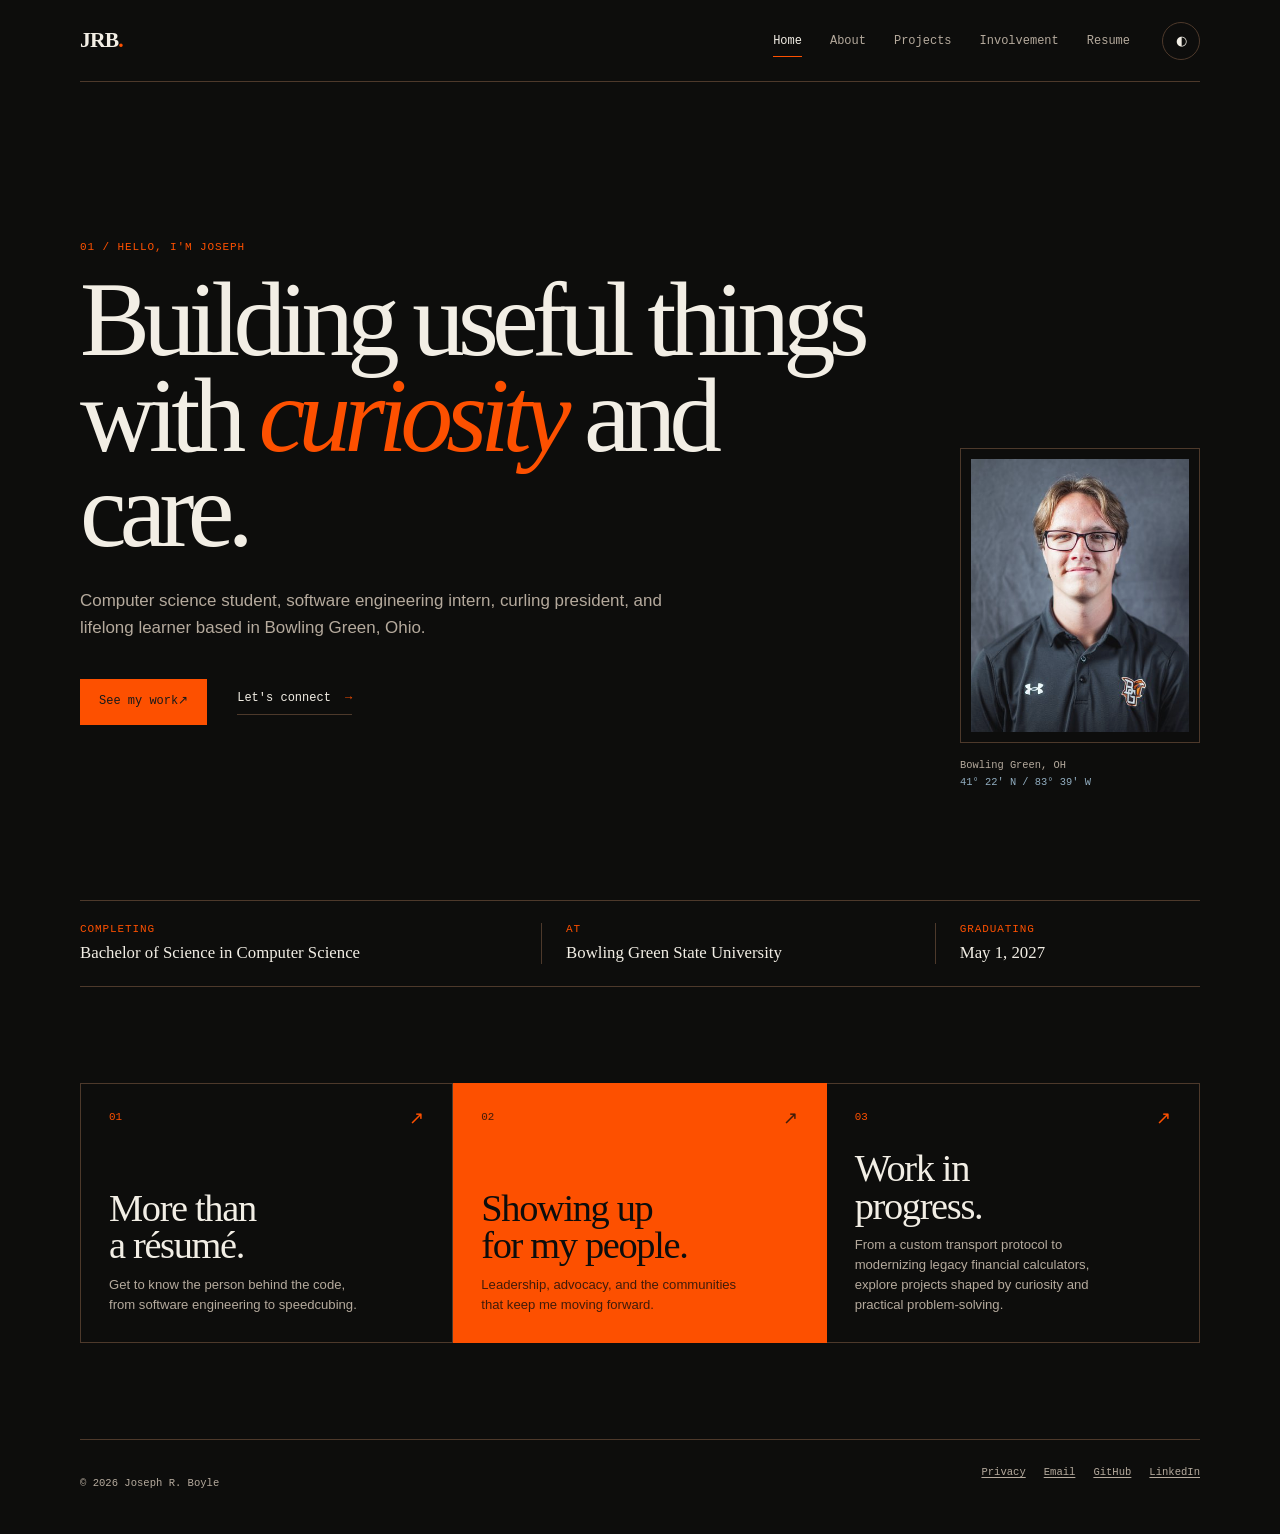
==== commit fec9d319: "Updating projects field on home screen" ====
--- a/index.html
+++ b/index.html
@@ -5,13 +5,15 @@
   <meta name="viewport" content="width=device-width, initial-scale=1">
   <meta name="description" content="The personal portfolio of Joseph R. Boyle, a computer science student and software engineer.">
   <title>Joseph R. Boyle | Computer Science Student</title>
+  <link rel="icon" href="assets/tab-logo.png" type="image/png">
   <link rel="stylesheet" href="styles.css">
+  <script defer src="https://cloud.umami.is/script.js" data-website-id="9b1e1f40-5743-4ac0-a294-5a925b77c135"></script>
   <script src="script.js" defer></script>
 </head>
 <body>
   <header class="site-header">
     <a class="wordmark" href="index.html">JRB<span>.</span></a>
-    <button class="menu-toggle" aria-label="Toggle navigation" aria-expanded="false">Menu</button>
+    <button class="menu-toggle" aria-label="Toggle navigation" aria-expanded="false"><span></span><span></span><span></span></button>
     <nav class="site-nav" aria-label="Primary navigation">
       <a class="active" href="index.html">Home</a>
       <a href="about.html">About</a>
@@ -63,7 +65,7 @@
       <a class="feature-card feature-card-outline" href="projects.html">
         <span class="card-index">03</span>
         <h2>Work in<br>progress.</h2>
-        <p>Projects are coming soon. This is where the experiments will live.</p>
+        <p>From a custom transport protocol to modernizing legacy financial calculators, explore projects shaped by curiosity and practical problem-solving.</p>
         <span class="card-arrow">↗</span>
       </a>
     </section>
--- a/styles.css
+++ b/styles.css
@@ -42,6 +42,31 @@
   --accent-pale: #4f2c1d;
 }
 
+body.light-theme .button-primary {
+  background: var(--brown);
+  border-color: var(--brown);
+  color: #fd5000;
+}
+
+body.light-theme .button-primary:hover {
+  background: transparent;
+  color: var(--brown);
+  border-color: var(--brown);
+}
+
+body.light-theme .feature-card:nth-child(2) {
+  background: var(--brown);
+  border-color: var(--brown);
+  color: #fd5000;
+}
+
+body.light-theme .feature-card:nth-child(2) p,
+body.light-theme .feature-card:nth-child(2) .card-index,
+body.light-theme .feature-card:nth-child(2) .card-arrow {
+  color: #fd5000;
+  opacity: 0.9;
+}
+
 a {
   color: inherit;
   text-decoration-thickness: 1px;
@@ -118,6 +143,27 @@
   display: none;
 }
 
+.menu-toggle span {
+  width: 16px;
+  height: 1px;
+  display: block;
+  background: currentColor;
+  margin: 4px auto;
+  transition: transform 180ms ease, opacity 180ms ease;
+}
+
+.menu-toggle[aria-expanded="true"] span:nth-child(1) {
+  transform: translateY(5px) rotate(45deg);
+}
+
+.menu-toggle[aria-expanded="true"] span:nth-child(2) {
+  opacity: 0;
+}
+
+.menu-toggle[aria-expanded="true"] span:nth-child(3) {
+  transform: translateY(-5px) rotate(-45deg);
+}
+
 .eyebrow,
 .label,
 .meta,
@@ -313,16 +359,6 @@
   filter: brightness(1.08);
 }
 
-body.light-theme .feature-card:nth-child(2) {
-  color: #eeeae1;
-}
-
-body.light-theme .feature-card:nth-child(2) p,
-body.light-theme .feature-card:nth-child(2) .card-index,
-body.light-theme .feature-card:nth-child(2) .card-arrow {
-  color: #eeeae1;
-  opacity: 0.82;
-}
 
 .feature-card h2 {
   margin: 0 0 10px;
@@ -632,6 +668,13 @@
   font-size: 2rem;
 }
 
+.hockey-puck svg {
+  width: 24px;
+  height: 24px;
+  display: block;
+  fill: currentColor;
+}
+
 .involvement-list h2 {
   margin: 7px 0;
   font-family: var(--serif);
@@ -750,14 +793,23 @@
 
   .site-header {
     min-height: 72px;
+    display: grid;
+    grid-template-columns: auto 1fr auto;
   }
 
   .menu-toggle {
     display: block;
+    grid-column: 3;
+    grid-row: 1;
+    justify-self: end;
   }
 
   .theme-toggle {
-    margin-left: 8px;
+    grid-column: 3;
+    grid-row: 1;
+    justify-self: end;
+    margin-right: 46px;
+    margin-left: 0;
   }
 
   .site-nav {
